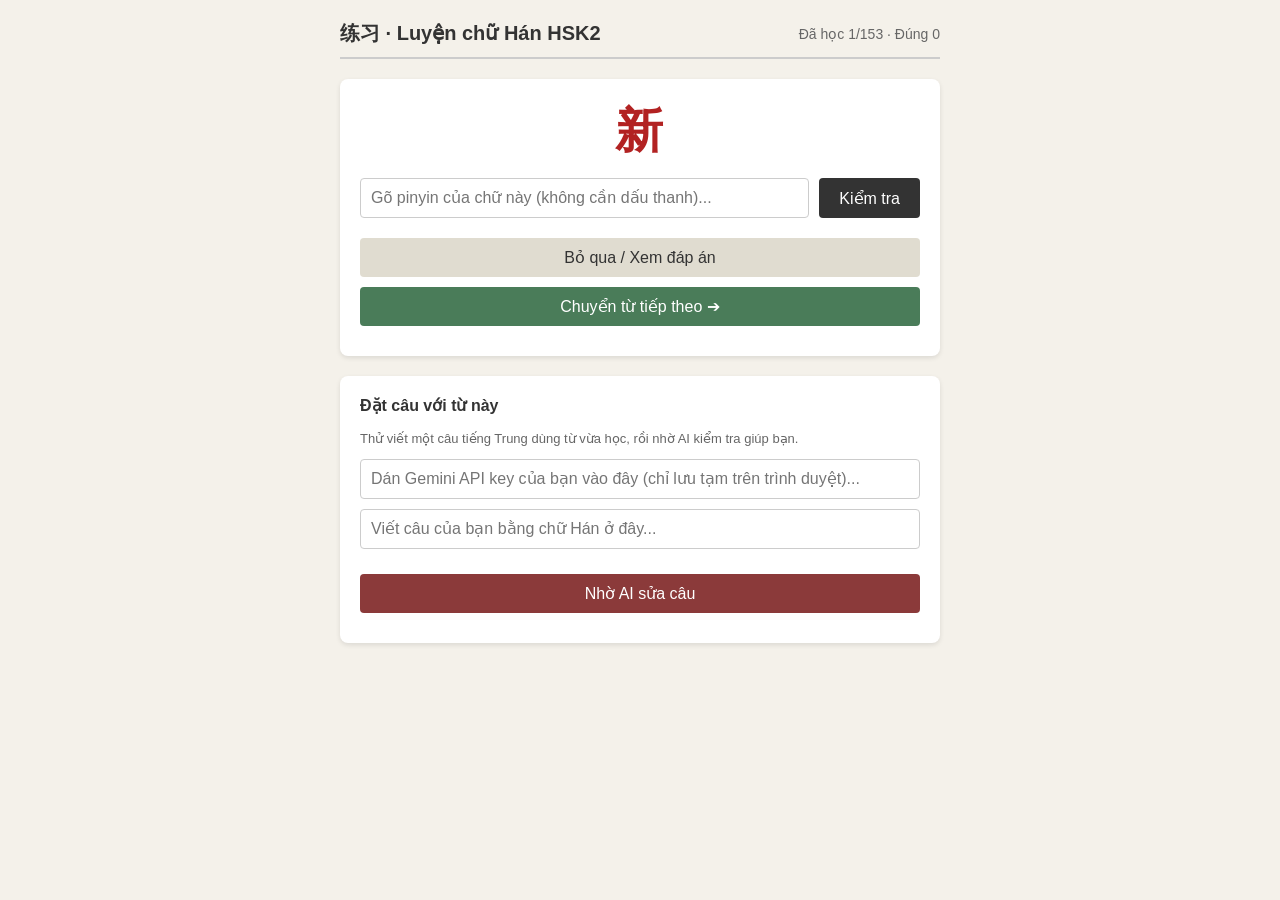
==== index.html.html @ 4215e64d "Add files via upload" ====
<!DOCTYPE html>
<html lang="vi">
<head>
    <meta charset="UTF-8">
    <meta name="viewport" content="width=device-width, initial-scale=1.0">
    <title>Luyện chữ Hán HSK2 - 153 Từ</title>
    <style>
        body {
            font-family: Arial, sans-serif;
            background-color: #f4f1ea;
            margin: 0;
            padding: 20px;
            color: #333;
        }
        .container {
            max-width: 600px;
            margin: 0 auto;
        }
        .header {
            display: flex;
            justify-content: space-between;
            align-items: center;
            border-bottom: 2px solid #ccc;
            padding-bottom: 10px;
            margin-bottom: 20px;
        }
        .header h2 {
            margin: 0;
            font-size: 20px;
        }
        .stats {
            font-size: 14px;
            color: #666;
        }
        .card-box {
            background: #fff;
            padding: 20px;
            border-radius: 8px;
            box-shadow: 0 2px 5px rgba(0,0,0,0.1);
            margin-bottom: 20px;
        }
        .hanzi-display {
            font-size: 48px; /* Đã thu nhỏ lại cho dễ nhìn, không bị vỡ nét */
            text-align: center;
            margin-bottom: 15px;
            color: #b22222;
            font-weight: bold;
            letter-spacing: 2px;
            word-break: break-all;
            min-height: 60px;
            display: flex;
            align-items: center;
            justify-content: center;
        }
        .input-group {
            display: flex;
            gap: 10px;
            margin-bottom: 15px;
        }
        input[type="text"] {
            flex: 1;
            padding: 10px;
            border: 1px solid #ccc;
            border-radius: 4px;
            font-size: 16px;
        }
        button {
            padding: 10px 20px;
            border: none;
            border-radius: 4px;
            cursor: pointer;
            font-size: 16px;
        }
        .btn-check {
            background-color: #333;
            color: #fff;
        }
        .btn-skip {
            background-color: #e0dcd0;
            color: #333;
            width: 100%;
            margin-top: 5px;
        }
        .btn-next {
            background-color: #4a7c59;
            color: #fff;
            width: 100%;
            margin-top: 10px;
        }
        .ai-section {
            background: #fff;
            padding: 20px;
            border-radius: 8px;
            box-shadow: 0 2px 5px rgba(0,0,0,0.1);
        }
        .ai-section h3 {
            margin-top: 0;
            font-size: 16px;
        }
        .ai-section p {
            font-size: 13px;
            color: #666;
        }
        .btn-ai {
            background-color: #8b3a3a;
            color: #fff;
            width: 100%;
            margin-top: 10px;
        }
        .result-message {
            margin-top: 10px;
            font-weight: bold;
            text-align: center;
            font-size: 16px;
        }
    </style>
</head>
<body>

<div class="container">
    <div class="header">
        <h2>练习 · Luyện chữ Hán HSK2</h2>
        <div class="stats" id="stats">Đã học 1/153 · Đúng 0</div>
    </div>

    <!-- Thẻ học chữ Hán -->
    <div class="card-box">
        <div class="hanzi-display" id="hanziCard">字</div>
        <div class="input-group">
            <input type="text" id="pinyinInput" placeholder="Gõ pinyin của chữ này (không cần dấu thanh)...">
            <button class="btn-check" onclick="checkAnswer()">Kiểm tra</button>
        </div>
        <button class="btn-skip" onclick="skipAndShowAnswer()">Bỏ qua / Xem đáp án</button>
        <button class="btn-next" onclick="nextCard()">Chuyển từ tiếp theo ➔</button>
        <div class="result-message" id="resultMsg"></div>
    </div>

    <!-- Phần đặt câu với AI -->
    <div class="ai-section">
        <h3>Đặt câu với từ này</h3>
        <p>Thử viết một câu tiếng Trung dùng từ vừa học, rồi nhờ AI kiểm tra giúp bạn.</p>
        <div class="input-group" style="margin-bottom: 10px;">
            <input type="text" id="apiKeyInput" placeholder="Dán Gemini API key của bạn vào đây (chỉ lưu tạm trên trình duyệt)...">
        </div>
        <div class="input-group">
            <input type="text" id="userSentence" placeholder="Viết câu của bạn bằng chữ Hán ở đây...">
        </div>
        <button class="btn-ai" onclick="checkSentenceWithAI()">Nhờ AI sửa câu</button>
        <div class="result-message" id="aiResultMsg"></div>
    </div>
</div>

<script>
    // Danh sách đầy đủ 153 từ vựng chuẩn HSK2
    const originalList = [
        { hanzi: "吧", pinyinNoTone: "ba", pinyinTone: "ba", meaning: "nhỉ, nhé (trợ từ)" },
        { hanzi: "白", pinyinNoTone: "bai", pinyinTone: "bái", meaning: "trắng" },
        { hanzi: "百", pinyinNoTone: "bai", pinyinTone: "bǎi", meaning: "trăm" },
        { hanzi: "帮助", pinyinNoTone: "bangzhu", pinyinTone: "bāngzhù", meaning: "giúp đỡ" },
        { hanzi: "报纸", pinyinNoTone: "baozhi", pinyinTone: "bàozhǐ", meaning: "báo chí" },
        { hanzi: "比", pinyinNoTone: "bi", pinyinTone: "bǐ", meaning: "so với" },
        { hanzi: "别", pinyinNoTone: "bie", pinyinTone: "bié", meaning: "đừng, khác" },
        { hanzi: "宾馆", pinyinNoTone: "binguan", pinyinTone: "bīnguǎn", meaning: "khách sạn" },
        { hanzi: "长", pinyinNoTone: "chang", pinyinTone: "cháng", meaning: "dài" },
        { hanzi: "唱歌", pinyinNoTone: "changge", pinyinTone: "chànggē", meaning: "ca hát" },
        { hanzi: "出", pinyinNoTone: "chu", pinyinTone: "chū", meaning: "ra" },
        { hanzi: "穿", pinyinNoTone: "chuan", pinyinTone: "chuān", meaning: "mặc" },
        { hanzi: "次", pinyinNoTone: "ci", pinyinTone: "cì", meaning: "lần" },
        { hanzi: "从", pinyinNoTone: "cong", pinyinTone: "cóng", meaning: "từ" },
        { hanzi: "错", pinyinNoTone: "cuo", pinyinTone: "cuò", meaning: "sai" },
        { hanzi: "打篮球", pinyinNoTone: "dalanqiu", pinyinTone: "dǎ lánqiú", meaning: "đánh bóng rổ" },
        { hanzi: "大家", pinyinNoTone: "dajia", pinyinTone: "dàjiā", meaning: "mọi người" },
        { hanzi: "但是", pinyinNoTone: "danshi", pinyinTone: "dànshì", meaning: "nhưng mà" },
        { hanzi: "到", pinyinNoTone: "dao", pinyinTone: "dào", meaning: "đến" },
        { hanzi: "得", pinyinNoTone: "de", pinyinTone: "de", meaning: "trợ từ kết cấu" },
        { hanzi: "等", pinyinNoTone: "deng", pinyinTone: "děng", meaning: "đợi, chờ" },
        { hanzi: "弟弟", pinyinNoTone: "didi", pinyinTone: "dìdi", meaning: "em trai" },
        { hanzi: "第一", pinyinNoTone: "diyiyi", pinyinTone: "dì yī", meaning: "thứ nhất, đầu tiên" },
        { hanzi: "懂", pinyinNoTone: "dong", pinyinTone: "dǒng", meaning: "hiểu" },
        { hanzi: "对", pinyinNoTone: "dui", pinyinTone: "duì", meaning: "đối với, đúng" },
        { hanzi: "房间", pinyinNoTone: "fangjian", pinyinTone: "fángjiān", meaning: "phòng, căn phòng" },
        { hanzi: "非常", pinyinNoTone: "feichang", pinyinTone: "fēicháng", meaning: "vô cùng, cực kỳ" },
        { hanzi: "服务员", pinyinNoTone: "fuwuyuan", pinyinTone: "fúwùyuán", meaning: "nhân viên phục vụ" },
        { hanzi: "高", pinyinNoTone: "gao", pinyinTone: "gāo", meaning: "cao" },
        { hanzi: "告诉", pinyinNoTone: "gaosu", pinyinTone: "gàosù", meaning: "nói cho biết, thông báo" },
        { hanzi: "哥哥", pinyinNoTone: "gege", pinyinTone: "gēge", meaning: "anh trai" },
        { hanzi: "给", pinyinNoTone: "gei", pinyinTone: "gěi", meaning: "cho, đưa cho" },
        { hanzi: "公共汽车", pinyinNoTone: "gonggongqiche", pinyinTone: "gōnggòng qìchē", meaning: "xe buýt" },
        { hanzi: "公司", pinyinNoTone: "gongsi", pinyinTone: "gōngsī", meaning: "công ty" },
        { hanzi: "贵", pinyinNoTone: "gui", pinyinTone: "guì", meaning: "đắt, quý" },
        { hanzi: "还", pinyinNoTone: "hai", pinyinTone: "hái", meaning: "còn, vẫn" },
        { hanzi: "孩子", pinyinNoTone: "haizi", pinyinTone: "háizi", meaning: "con cái, trẻ em" },
        { hanzi: "好吃", pinyinNoTone: "haochi", pinyinTone: "hǎochī", meaning: "ngon" },
        { hanzi: "黑", pinyinNoTone: "hei", pinyinTone: "hēi", meaning: "đen" },
        { hanzi: "红", pinyinNoTone: "hong", pinyinTone: "hóng", meaning: "đỏ" },
        { hanzi: "机场", pinyinNoTone: "jichang", pinyinTone: "jīchǎng", meaning: "sân bay" },
        { hanzi: "鸡蛋", pinyinNoTone: "jidan", pinyinTone: "jīdàn", meaning: "trứng gà" },
        { hanzi: "件", pinyinNoTone: "jian", pinyinTone: "jiàn", meaning: "chiếc, kiện (lượng từ)" },
        { hanzi: "教室", pinyinNoTone: "jiaoshi", pinyinTone: "jiàoshì", meaning: "phòng học" },
        { hanzi: "姐姐", pinyinNoTone: "jiejie", pinyinTone: "jiějie", meaning: "chị gái" },
        { hanzi: "介绍", pinyinNoTone: "jieshao", pinyinTone: "jièshào", meaning: "giới thiệu" },
        { hanzi: "进", pinyinNoTone: "jin", pinyinTone: "jìn", meaning: "vào, tiến vào" },
        { hanzi: "近", pinyinNoTone: "jin", pinyinTone: "jìn", meaning: "gần" },
        { hanzi: "就", pinyinNoTone: "jiu", pinyinTone: "jiù", meaning: "thì, chính là" },
        { hanzi: "觉得", pinyinNoTone: "juede", pinyinTone: "juéde", meaning: "cảm thấy" },
        { hanzi: "咖啡", pinyinNoTone: "kafei", pinyinTone: "kāfēi", meaning: "cà phê" },
        { hanzi: "开始", pinyinNoTone: "kaishi", pinyinTone: "kāishǐ", meaning: "bắt đầu" },
        { hanzi: "考试", pinyinNoTone: "kaoshi", pinyinTone: "kǎoshì", meaning: "thi, kỳ thi" },
        { hanzi: "可能", pinyinNoTone: "keneng", pinyinTone: "kěnéng", meaning: "có thể, có lẽ" },
        { hanzi: "可以", pinyinNoTone: "keyi", pinyinTone: "kěyǐ", meaning: "có thể, được" },
        { hanzi: "课", pinyinNoTone: "ke", pinyinTone: "kè", meaning: "bài học" },
        { hanzi: "快", pinyinNoTone: "kuai", pinyinTone: "kuài", meaning: "nhanh, vui vẻ" },
        { hanzi: "快乐", pinyinNoTone: "kuaile", pinyinTone: "kuàilè", meaning: "vui vẻ, hạnh phúc" },
        { hanzi: "累", pinyinNoTone: "lei", pinyinTone: "lèi", meaning: "mệt" },
        { hanzi: "离", pinyinNoTone: "li", pinyinTone: "lí", meaning: "cách" },
        { hanzi: "两", pinyinNoTone: "liang", pinyinTone: "liǎng", meaning: "hai (số từ)" },
        { hanzi: "零", pinyinNoTone: "ling", pinyinTone: "líng", meaning: "số không (0)" },
        { hanzi: "路", pinyinNoTone: "lu", pinyinTone: "lù", meaning: "đường, tuyến đường" },
        { hanzi: "旅游", pinyinNoTone: "lvyou", pinyinTone: "lǚyóu", meaning: "du lịch" },
        { hanzi: "卖", pinyinNoTone: "mai", pinyinTone: "mài", meaning: "bán" },
        { hanzi: "慢", pinyinNoTone: "man", pinyinTone: "màn", meaning: "chậm" },
        { hanzi: "忙", pinyinNoTone: "mang", pinyinTone: "máng", meaning: "bận" },
        { hanzi: "每", pinyinNoTone: "mei", pinyinTone: "měi", meaning: "mỗi" },
        { hanzi: "妹妹", pinyinNoTone: "meimei", pinyinTone: "mèimei", meaning: "em gái" },
        { hanzi: "门", pinyinNoTone: "men", pinyinTone: "mén", meaning: "cửa" },
        { hanzi: "米饭", pinyinNoTone: "mifan", pinyinTone: "mǐfàn", meaning: "cơm" },
        { hanzi: "明天", pinyinNoTone: "mingtian", pinyinTone: "míngtiān", meaning: "ngày mai" },
        { hanzi: "名字", pinyinNoTone: "mingzi", pinyinTone: "míngzi", meaning: "tên" },
        { hanzi: "拿", pinyinNoTone: "na", pinyinTone: "ná", meaning: "cầm, lấy" },
        { hanzi: "哪", pinyinNoTone: "na", pinyinTone: "nǎ", meaning: "nào, ở đâu" },
        { hanzi: "那", pinyinNoTone: "na", pinyinTone: "nà", meaning: "kia, đó" },
        { hanzi: "呢", pinyinNoTone: "ne", pinyinTone: "ne", meaning: "nhỉ, nhé (trợ từ)" },
        { hanzi: "能", pinyinNoTone: "neng", pinyinTone: "néng", meaning: "có thể" },
        { hanzi: "你", pinyinNoTone: "ni", pinyinTone: "nǐ", meaning: "bạn, cậu" },
        { hanzi: "年", pinyinNoTone: "nian", pinyinTone: "nián", meaning: "năm" },
        { hanzi: "您", pinyinNoTone: "nin", pinyinTone: "nín", meaning: "ngài, ông/bà (lịch sự)" },
        { hanzi: "牛奶", pinyinNoTone: "niunai", pinyinTone: "niúnǎi", meaning: "sữa bò" },
        { hanzi: "女", pinyinNoTone: "nu", pinyinTone: "nǚ", meaning: "nữ, con gái" },
        { hanzi: "旁边", pinyinNoTone: "pangbian", pinyinTone: "pángbiān", meaning: "bên cạnh" },
        { hanzi: "跑步", pinyinNoTone: "paobu", pinyinTone: "pǎobù", meaning: "chạy bộ" },
        { hanzi: "便宜", pinyinNoTone: "pianyiyi", pinyinTone: "piányi", meaning: "rẻ" },
        { hanzi: "票", pinyinNoTone: "piao", pinyinTone: "piào", meaning: "vé" },
        { hanzi: "妻子", pinyinNoTone: "qizi", pinyinTone: "qīzi", meaning: "vợ" },
        { hanzi: "起床", pinyinNoTone: "qichuang", pinyinTone: "qǐchuáng", meaning: "thức dậy, ngủ dậy" },
        { hanzi: "千", pinyinNoTone: "qian", pinyinTone: "qiān", meaning: "nghìn, ngàn" },
        { hanzi: "铅笔", pinyinNoTone: "qianbi", pinyinTone: "qiānbǐ", meaning: "bút chì" },
        { hanzi: "晴", pinyinNoTone: "qing", pinyinTone: "qíng", meaning: "trời nắng, trong trẻo" },
        { hanzi: "去年", pinyinNoTone: "qunian", pinyinTone: "qùnián", meaning: "năm ngoái" },
        { hanzi: "让", pinyinNoTone: "rang", pinyinTone: "ràng", meaning: "nhường, bảo, khiến" },
        { hanzi: "日", pinyinNoTone: "ri", pinyinTone: "rì", meaning: "ngày, mặt trời" },
        { hanzi: "上班", pinyinNoTone: "shangban", pinyinTone: "shàngbān", meaning: "đi làm" },
        { hanzi: "身体", pinyinNoTone: "shenti", pinyinTone: "shēntǐ", meaning: "sức khỏe, cơ thể" },
        { hanzi: "生病", pinyinNoTone: "shengbing", pinyinTone: "shēngbìng", meaning: "ốm, mắc bệnh" },
        { hanzi: "生日", pinyinNoTone: "shengri", pinyinTone: "shēngrì", meaning: "sinh nhật" },
        { hanzi: "时间", pinyinNoTone: "shijian", pinyinTone: "shíjiān", meaning: "thời gian" },
        { hanzi: "事情", pinyinNoTone: "shiqing", pinyinTone: "shìqing", meaning: "sự việc, công việc" },
        { hanzi: "手表", pinyinNoTone: "shoubiao", pinyinTone: "shǒubiǎo", meaning: "đồng hồ đeo tay" },
        { hanzi: "手机", pinyinNoTone: "shouji", pinyinTone: "shǒujī", meaning: "điện thoại di động" },
        { hanzi: "说话", pinyinNoTone: "shuohua", pinyinTone: "shuōhuà", meaning: "nói chuyện" },
        { hanzi: "送", pinyinNoTone: "song", pinyinTone: "sòng", meaning: "tặng, tiễn" },
        { hanzi: "所以", pinyinNoTone: "suoyi", pinyinTone: "suǒyǐ", meaning: "cho nên, vì vậy" },
        { hanzi: "它", pinyinNoTone: "ta", pinyinTone: "tā", meaning: "nó" },
        { hanzi: "踢足球", pinyinNoTone: "tizuqiu", pinyinTone: "tī zúqiú", meaning: "đá bóng" },
        { hanzi: "题", pinyinNoTone: "ti", pinyinTone: "tí", meaning: "câu hỏi, đề thi" },
        { hanzi: "跳舞", pinyinNoTone: "tiaowu", pinyinTone: "tiàowǔ", meaning: "khiêu vũ, múa" },
        { hanzi: "外", pinyinNoTone: "wai", pinyinTone: "wài", meaning: "ngoài, bên ngoài" },
        { hanzi: "玩", pinyinNoTone: "wan", pinyinTone: "wán", meaning: "chơi" },
        { hanzi: "晚上", pinyinNoTone: "wangshang", pinyinTone: "wǎnshang", meaning: "buổi tối" },
        { hanzi: "问", pinyinNoTone: "wen", pinyinTone: "wèn", meaning: "hỏi" },
        { hanzi: "问题", pinyinNoTone: "wenti", pinyinTone: "wèntí", meaning: "câu hỏi, vấn đề" },
        { hanzi: "西瓜", pinyinNoTone: "xigua", pinyinTone: "xīguā", meaning: "dưa hấu" },
        { hanzi: "希望", pinyinNoTone: "xiwang", pinyinTone: "xīwàng", meaning: "hy vọng" },
        { hanzi: "洗", pinyinNoTone: "xi", pinyinTone: "xǐ", meaning: "rửa, giặt" },
        { hanzi: "向", pinyinNoTone: "xiang", pinyinTone: "xiàng", meaning: "hướng về, về phía" },
        { hanzi: "小时", pinyinNoTone: "xiaoshi", pinyinTone: "xiǎoshí", meaning: "tiếng đồng hồ, giờ" },
        { hanzi: "笑", pinyinNoTone: "xiao", pinyinTone: "xiào", meaning: "cười" },
        { hanzi: "新", pinyinNoTone: "xin", pinyinTone: "xīn", meaning: "mới" },
        { hanzi: "姓", pinyinNoTone: "xing", pinyinTone: "xìng", meaning: "họ" },
        { hanzi: "休息", pinyinNoTone: "xiuxi", pinyinTone: "xiūxi", meaning: "nghỉ ngơi" },
        { hanzi: "雪", pinyinNoTone: "xue", pinyinTone: "xuě", meaning: "tuyết" },
        { hanzi: "颜色", pinyinNoTone: "yanse", pinyinTone: "yánsè", meaning: "màu sắc" },
        { hanzi: "眼睛", pinyinNoTone: "yanjing", pinyinTone: "yǎnjīng", meaning: "mắt" },
        { hanzi: "羊肉", pinyinNoTone: "yangrou", pinyinTone: "yángròu", meaning: "thịt dê" },
        { hanzi: "药", pinyinNoTone: "yao", pinyinTone: "yào", meaning: "thuốc" },
        { hanzi: "要", pinyinNoTone: "yao", pinyinTone: "yào", meaning: "muốn, cần" },
        { hanzi: "也", pinyinNoTone: "ye", pinyinTone: "yě", meaning: "cũng" },
        { hanzi: "阴", pinyinNoTone: "yin", pinyinTone: "yīn", meaning: "âm u, râm" },
        { hanzi: "因为", pinyinNoTone: "yinwei", pinyinTone: "yīnwèi", meaning: "bởi vì" },
        { hanzi: "游泳", pinyinNoTone: "youyong", pinyinTone: "yóuyǒng", meaning: "bơi lội" },
        { hanzi: "右边", pinyinNoTone: "youbian", pinyinTone: "yòubian", meaning: "bên phải" },
        { hanzi: "鱼", pinyinNoTone: "yu", pinyinTone: "yú", meaning: "cá" },
        { hanzi: "元", pinyinNoTone: "yuan", pinyinTone: "yuán", meaning: "đồng (tệ)" },
        { hanzi: "远", pinyinNoTone: "yuan", pinyinTone: "yuǎn", meaning: "xa" },
        { hanzi: "运动", pinyinNoTone: "yundong", pinyinTone: "yùndòng", meaning: "vận động, thể thao" },
        { hanzi: "再", pinyinNoTone: "zai", pinyinTone: "zài", meaning: "lại, nữa" },
        { hanzi: "早上", pinyinNoTone: "zaoshang", pinyinTone: "zǎoshang", meaning: "buổi sáng" },
        { hanzi: "张", pinyinNoTone: "zhang", pinyinTone: "zhāng", meaning: "tấm, trương (lượng từ)" },
        { hanzi: "丈夫", pinyinNoTone: "zhangfu", pinyinTone: "zhàngfu", meaning: "chồng" },
        { hanzi: "找", pinyinNoTone: "zhao", pinyinTone: "zhǎo", meaning: "tìm kiếm" },
        { hanzi: "着", pinyinNoTone: "zhe", pinyinTone: "zhe", meaning: "đang (trợ từ tiếp diễn)" },
        { hanzi: "真", pinyinNoTone: "zhen", pinyinTone: "zhēn", meaning: "thật, thực sự" },
        { hanzi: "正在", pinyinNoTone: "zhengzai", pinyinTone: "zhèngzài", meaning: "đang (làm gì)" },
        { hanzi: "知道", pinyinNoTone: "zhidao", pinyinTone: "zhīdào", meaning: "biết" },
        { hanzi: "准备", pinyinNoTone: "zhunbei", pinyinTone: "zhǔnbèi", meaning: "chuẩn bị" },
        { hanzi: "自行车", pinyinNoTone: "zixingche", pinyinTone: "zìxíngchē", meaning: "xe đạp" },
        { hanzi: "走", pinyinNoTone: "zou", pinyinTone: "zǒu", meaning: "đi" },
        { hanzi: "最", pinyinNoTone: "zui", pinyinTone: "zuì", meaning: "nhất" },
        { hanzi: "左边", pinyinNoTone: "zuobian", pinyinTone: "zuǒbian", meaning: "bên trái" }
    ];

    let hsk2List = [];
    let currentIndex = 0;
    let correctCount = 0;

    function shuffleArray(array) {
        let arr = [...array];
        for (let i = arr.length - 1; i > 0; i--) {
            let j = Math.floor(Math.random() * (i + 1));
            [arr[i], arr[j]] = [arr[j], arr[i]];
        }
        return arr;
    }

    function initQuiz() {
        hsk2List = shuffleArray(originalList);
        currentIndex = 0;
        correctCount = 0;
        loadCard();
    }

    function loadCard() {
        if (currentIndex >= hsk2List.length) {
            alert("🎉 Chúc mừng bạn đã hoàn thành xuất sắc tất cả 153 từ vựng vòng này! Chương trình sẽ xáo trộn lại từ đầu để bạn luyện tập tiếp.");
            initQuiz();
            return;
        }
        const currentWord = hsk2List[currentIndex];
        document.getElementById('hanziCard').innerText = currentWord.hanzi;
        document.getElementById('pinyinInput').value = '';
        document.getElementById('resultMsg').innerText = '';
        document.getElementById('aiResultMsg').innerText = '';
        updateStats();
    }

    function updateStats() {
        document.getElementById('stats').innerText = `Đã học ${currentIndex + 1}/${hsk2List.length} · Đúng ${correctCount}`;
    }

    function checkAnswer() {
        const userVal = document.getElementById('pinyinInput').value.trim().toLowerCase();
        const currentWord = hsk2List[currentIndex];
        const msg = document.getElementById('resultMsg');

        if (userVal === currentWord.pinyinNoTone) {
            msg.style.color = "green";
            msg.innerText = `Chính xác! (${currentWord.pinyinTone}) - Nghĩa: ${currentWord.meaning}`;
            correctCount++;
            updateStats();
        } else {
            msg.style.color = "red";
            msg.innerText = "Chưa đúng, hãy thử lại!";
        }
    }

    function skipAndShowAnswer() {
        const currentWord = hsk2List[currentIndex];
        const msg = document.getElementById('resultMsg');
        msg.style.color = "#8b4513";
        msg.innerHTML = `Đáp án: <span style="color: #b22222; font-size: 18px;">[${currentWord.pinyinTone}]</span> - Nghĩa: ${currentWord.meaning}`;
    }

    function nextCard() {
        currentIndex++;
        loadCard();
    }

    function checkSentenceWithAI() {
        const apiKey = document.getElementById('apiKeyInput').value.trim();
        const sentence = document.getElementById('userSentence').value.trim();
        const currentWord = hsk2List[currentIndex];
        const aiMsg = document.getElementById('aiResultMsg');

        if (!apiKey) {
            alert("Vui lòng nhập Gemini API Key!");
            return;
        }
        if (!sentence) {
            alert("Vui lòng viết câu của bạn!");
            return;
        }

        aiMsg.style.color = "#333";
        aiMsg.innerText = "AI đang phân tích câu của bạn...";

        fetch(`https://generativelanguage.googleapis.com/v1beta/models/gemini-1.5-flash:generateContent?key=${apiKey}`, {
            method: 'POST',
            headers: { 'Content-Type': 'application/json' },
            body: JSON.stringify({
                contents: [{
                    parts: [{ text: `Hãy sửa câu tiếng Trung sau đây giúp tôi: "${sentence}". Từ vựng trọng tâm là "${currentWord.hanzi}". Hãy nhận xét ngữ pháp, sửa lỗi nếu có và dịch sang tiếng Việt bằng văn phong ngắn gọn.` }]
                }]
            })
        })
        .then(response => response.json())
        .then(data => {
            const reply = data.candidates[0].content.parts[0].text;
            aiMsg.style.color = "green";
            aiMsg.innerText = reply;
        })
        .catch(error => {
            aiMsg.style.color = "red";
            aiMsg.innerText = "Lỗi kết nối AI, vui lòng kiểm tra lại API key.";
        });
    }

    initQuiz();
</script>

</body>
</html>
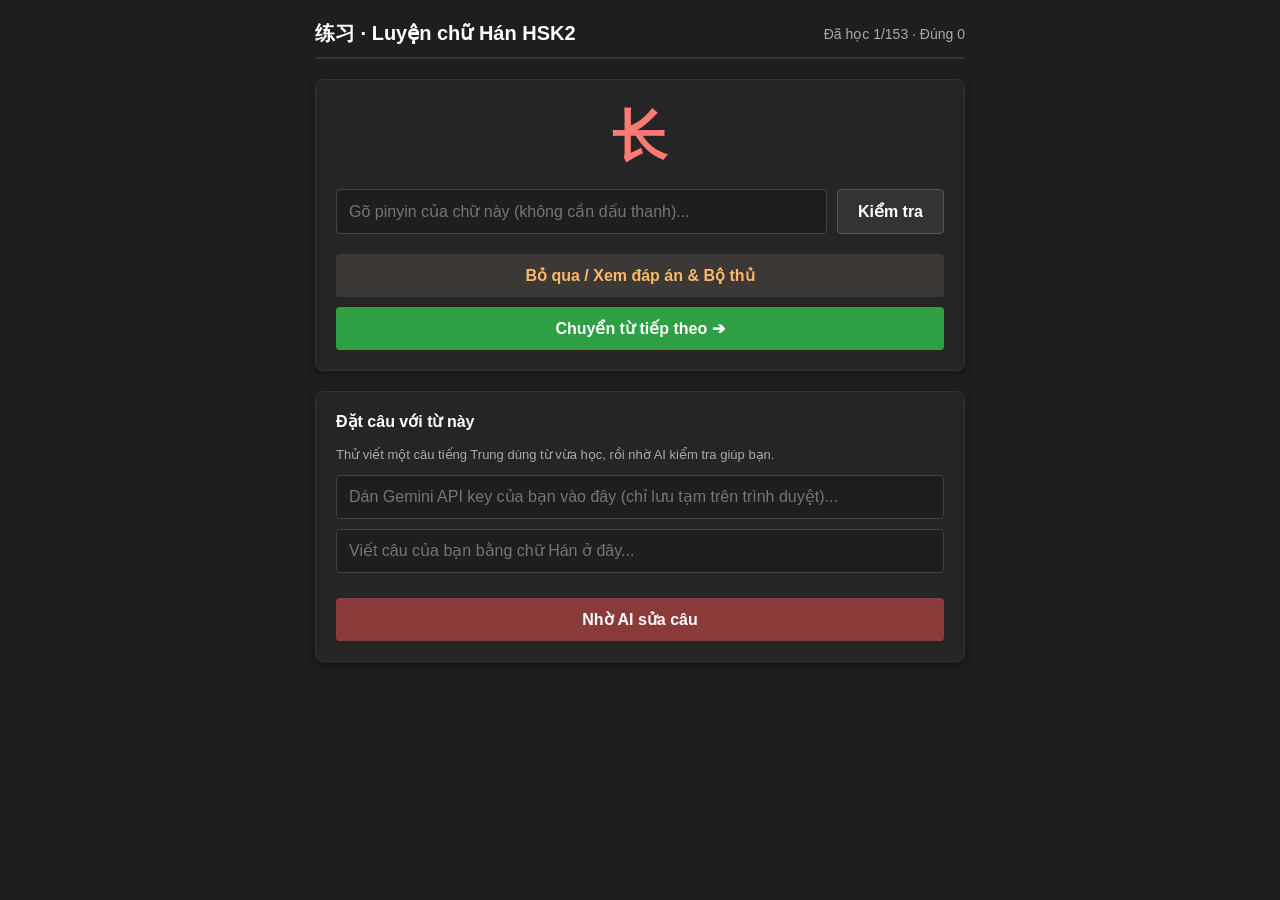
==== commit e316ecea: "Update index.html.html" ====
--- a/index.html.html
+++ b/index.html.html
@@ -7,47 +7,48 @@
     <style>
         body {
             font-family: Arial, sans-serif;
-            background-color: #f4f1ea;
+            background-color: #1e1e1e;
             margin: 0;
             padding: 20px;
-            color: #333;
+            color: #d4d4d4;
         }
         .container {
-            max-width: 600px;
+            max-width: 650px;
             margin: 0 auto;
         }
         .header {
             display: flex;
             justify-content: space-between;
             align-items: center;
-            border-bottom: 2px solid #ccc;
+            border-bottom: 2px solid #333;
             padding-bottom: 10px;
             margin-bottom: 20px;
         }
         .header h2 {
             margin: 0;
             font-size: 20px;
+            color: #fff;
         }
         .stats {
             font-size: 14px;
-            color: #666;
-        }
-        .card-box {
-            background: #fff;
+            color: #aaa;
+        }
+        .card-box, .ai-section {
+            background: #252526;
             padding: 20px;
             border-radius: 8px;
-            box-shadow: 0 2px 5px rgba(0,0,0,0.1);
+            box-shadow: 0 4px 10px rgba(0,0,0,0.3);
             margin-bottom: 20px;
+            border: 1px solid #333;
         }
         .hanzi-display {
-            font-size: 48px; /* Đã thu nhỏ lại cho dễ nhìn, không bị vỡ nét */
+            font-size: 55px;
             text-align: center;
             margin-bottom: 15px;
-            color: #b22222;
+            color: #ff7b72;
             font-weight: bold;
             letter-spacing: 2px;
-            word-break: break-all;
-            min-height: 60px;
+            min-height: 70px;
             display: flex;
             align-items: center;
             justify-content: center;
@@ -59,47 +60,53 @@
         }
         input[type="text"] {
             flex: 1;
-            padding: 10px;
-            border: 1px solid #ccc;
+            padding: 12px;
+            border: 1px solid #444;
+            background-color: #1e1e1e;
+            color: #fff;
             border-radius: 4px;
             font-size: 16px;
         }
+        input[type="text"]:focus {
+            border-color: #007acc;
+            outline: none;
+        }
         button {
-            padding: 10px 20px;
+            padding: 12px 20px;
             border: none;
             border-radius: 4px;
             cursor: pointer;
             font-size: 16px;
+            font-weight: bold;
         }
         .btn-check {
             background-color: #333;
             color: #fff;
-        }
+            border: 1px solid #555;
+        }
+        .btn-check:hover { background-color: #444; }
         .btn-skip {
-            background-color: #e0dcd0;
-            color: #333;
+            background-color: #3c3836;
+            color: #feb867;
             width: 100%;
             margin-top: 5px;
         }
+        .btn-skip:hover { background-color: #4c4643; }
         .btn-next {
-            background-color: #4a7c59;
+            background-color: #2ea043;
             color: #fff;
             width: 100%;
             margin-top: 10px;
         }
-        .ai-section {
-            background: #fff;
-            padding: 20px;
-            border-radius: 8px;
-            box-shadow: 0 2px 5px rgba(0,0,0,0.1);
-        }
+        .btn-next:hover { background-color: #2c974b; }
         .ai-section h3 {
             margin-top: 0;
             font-size: 16px;
+            color: #fff;
         }
         .ai-section p {
             font-size: 13px;
-            color: #666;
+            color: #aaa;
         }
         .btn-ai {
             background-color: #8b3a3a;
@@ -108,10 +115,13 @@
             margin-top: 10px;
         }
         .result-message {
-            margin-top: 10px;
-            font-weight: bold;
-            text-align: center;
-            font-size: 16px;
+            margin-top: 15px;
+            padding: 12px;
+            border-radius: 6px;
+            font-size: 15px;
+            line-height: 1.5;
+            background-color: #1e1e1e;
+            border: 1px dashed #444;
         }
     </style>
 </head>
@@ -127,12 +137,12 @@
     <div class="card-box">
         <div class="hanzi-display" id="hanziCard">字</div>
         <div class="input-group">
-            <input type="text" id="pinyinInput" placeholder="Gõ pinyin của chữ này (không cần dấu thanh)...">
+            <input type="text" id="pinyinInput" placeholder="Gõ pinyin của chữ này (không cần dấu thanh)..." onkeypress="handleKeyPress(event)">
             <button class="btn-check" onclick="checkAnswer()">Kiểm tra</button>
         </div>
-        <button class="btn-skip" onclick="skipAndShowAnswer()">Bỏ qua / Xem đáp án</button>
+        <button class="btn-skip" onclick="skipAndShowAnswer()">Bỏ qua / Xem đáp án & Bộ thủ</button>
         <button class="btn-next" onclick="nextCard()">Chuyển từ tiếp theo ➔</button>
-        <div class="result-message" id="resultMsg"></div>
+        <div class="result-message" id="resultMsg" style="display: none;"></div>
     </div>
 
     <!-- Phần đặt câu với AI -->
@@ -146,166 +156,166 @@
             <input type="text" id="userSentence" placeholder="Viết câu của bạn bằng chữ Hán ở đây...">
         </div>
         <button class="btn-ai" onclick="checkSentenceWithAI()">Nhờ AI sửa câu</button>
-        <div class="result-message" id="aiResultMsg"></div>
+        <div class="result-message" id="aiResultMsg" style="display: none;"></div>
     </div>
 </div>
 
 <script>
-    // Danh sách đầy đủ 153 từ vựng chuẩn HSK2
+    // Danh sách 153 từ vựng HSK2 kèm theo giải thích bộ thủ và cấu tạo chi tiết
     const originalList = [
-        { hanzi: "吧", pinyinNoTone: "ba", pinyinTone: "ba", meaning: "nhỉ, nhé (trợ từ)" },
-        { hanzi: "白", pinyinNoTone: "bai", pinyinTone: "bái", meaning: "trắng" },
-        { hanzi: "百", pinyinNoTone: "bai", pinyinTone: "bǎi", meaning: "trăm" },
-        { hanzi: "帮助", pinyinNoTone: "bangzhu", pinyinTone: "bāngzhù", meaning: "giúp đỡ" },
-        { hanzi: "报纸", pinyinNoTone: "baozhi", pinyinTone: "bàozhǐ", meaning: "báo chí" },
-        { hanzi: "比", pinyinNoTone: "bi", pinyinTone: "bǐ", meaning: "so với" },
-        { hanzi: "别", pinyinNoTone: "bie", pinyinTone: "bié", meaning: "đừng, khác" },
-        { hanzi: "宾馆", pinyinNoTone: "binguan", pinyinTone: "bīnguǎn", meaning: "khách sạn" },
-        { hanzi: "长", pinyinNoTone: "chang", pinyinTone: "cháng", meaning: "dài" },
-        { hanzi: "唱歌", pinyinNoTone: "changge", pinyinTone: "chànggē", meaning: "ca hát" },
-        { hanzi: "出", pinyinNoTone: "chu", pinyinTone: "chū", meaning: "ra" },
-        { hanzi: "穿", pinyinNoTone: "chuan", pinyinTone: "chuān", meaning: "mặc" },
-        { hanzi: "次", pinyinNoTone: "ci", pinyinTone: "cì", meaning: "lần" },
-        { hanzi: "从", pinyinNoTone: "cong", pinyinTone: "cóng", meaning: "từ" },
-        { hanzi: "错", pinyinNoTone: "cuo", pinyinTone: "cuò", meaning: "sai" },
-        { hanzi: "打篮球", pinyinNoTone: "dalanqiu", pinyinTone: "dǎ lánqiú", meaning: "đánh bóng rổ" },
-        { hanzi: "大家", pinyinNoTone: "dajia", pinyinTone: "dàjiā", meaning: "mọi người" },
-        { hanzi: "但是", pinyinNoTone: "danshi", pinyinTone: "dànshì", meaning: "nhưng mà" },
-        { hanzi: "到", pinyinNoTone: "dao", pinyinTone: "dào", meaning: "đến" },
-        { hanzi: "得", pinyinNoTone: "de", pinyinTone: "de", meaning: "trợ từ kết cấu" },
-        { hanzi: "等", pinyinNoTone: "deng", pinyinTone: "děng", meaning: "đợi, chờ" },
-        { hanzi: "弟弟", pinyinNoTone: "didi", pinyinTone: "dìdi", meaning: "em trai" },
-        { hanzi: "第一", pinyinNoTone: "diyiyi", pinyinTone: "dì yī", meaning: "thứ nhất, đầu tiên" },
-        { hanzi: "懂", pinyinNoTone: "dong", pinyinTone: "dǒng", meaning: "hiểu" },
-        { hanzi: "对", pinyinNoTone: "dui", pinyinTone: "duì", meaning: "đối với, đúng" },
-        { hanzi: "房间", pinyinNoTone: "fangjian", pinyinTone: "fángjiān", meaning: "phòng, căn phòng" },
-        { hanzi: "非常", pinyinNoTone: "feichang", pinyinTone: "fēicháng", meaning: "vô cùng, cực kỳ" },
-        { hanzi: "服务员", pinyinNoTone: "fuwuyuan", pinyinTone: "fúwùyuán", meaning: "nhân viên phục vụ" },
-        { hanzi: "高", pinyinNoTone: "gao", pinyinTone: "gāo", meaning: "cao" },
-        { hanzi: "告诉", pinyinNoTone: "gaosu", pinyinTone: "gàosù", meaning: "nói cho biết, thông báo" },
-        { hanzi: "哥哥", pinyinNoTone: "gege", pinyinTone: "gēge", meaning: "anh trai" },
-        { hanzi: "给", pinyinNoTone: "gei", pinyinTone: "gěi", meaning: "cho, đưa cho" },
-        { hanzi: "公共汽车", pinyinNoTone: "gonggongqiche", pinyinTone: "gōnggòng qìchē", meaning: "xe buýt" },
-        { hanzi: "公司", pinyinNoTone: "gongsi", pinyinTone: "gōngsī", meaning: "công ty" },
-        { hanzi: "贵", pinyinNoTone: "gui", pinyinTone: "guì", meaning: "đắt, quý" },
-        { hanzi: "还", pinyinNoTone: "hai", pinyinTone: "hái", meaning: "còn, vẫn" },
-        { hanzi: "孩子", pinyinNoTone: "haizi", pinyinTone: "háizi", meaning: "con cái, trẻ em" },
-        { hanzi: "好吃", pinyinNoTone: "haochi", pinyinTone: "hǎochī", meaning: "ngon" },
-        { hanzi: "黑", pinyinNoTone: "hei", pinyinTone: "hēi", meaning: "đen" },
-        { hanzi: "红", pinyinNoTone: "hong", pinyinTone: "hóng", meaning: "đỏ" },
-        { hanzi: "机场", pinyinNoTone: "jichang", pinyinTone: "jīchǎng", meaning: "sân bay" },
-        { hanzi: "鸡蛋", pinyinNoTone: "jidan", pinyinTone: "jīdàn", meaning: "trứng gà" },
-        { hanzi: "件", pinyinNoTone: "jian", pinyinTone: "jiàn", meaning: "chiếc, kiện (lượng từ)" },
-        { hanzi: "教室", pinyinNoTone: "jiaoshi", pinyinTone: "jiàoshì", meaning: "phòng học" },
-        { hanzi: "姐姐", pinyinNoTone: "jiejie", pinyinTone: "jiějie", meaning: "chị gái" },
-        { hanzi: "介绍", pinyinNoTone: "jieshao", pinyinTone: "jièshào", meaning: "giới thiệu" },
-        { hanzi: "进", pinyinNoTone: "jin", pinyinTone: "jìn", meaning: "vào, tiến vào" },
-        { hanzi: "近", pinyinNoTone: "jin", pinyinTone: "jìn", meaning: "gần" },
-        { hanzi: "就", pinyinNoTone: "jiu", pinyinTone: "jiù", meaning: "thì, chính là" },
-        { hanzi: "觉得", pinyinNoTone: "juede", pinyinTone: "juéde", meaning: "cảm thấy" },
-        { hanzi: "咖啡", pinyinNoTone: "kafei", pinyinTone: "kāfēi", meaning: "cà phê" },
-        { hanzi: "开始", pinyinNoTone: "kaishi", pinyinTone: "kāishǐ", meaning: "bắt đầu" },
-        { hanzi: "考试", pinyinNoTone: "kaoshi", pinyinTone: "kǎoshì", meaning: "thi, kỳ thi" },
-        { hanzi: "可能", pinyinNoTone: "keneng", pinyinTone: "kěnéng", meaning: "có thể, có lẽ" },
-        { hanzi: "可以", pinyinNoTone: "keyi", pinyinTone: "kěyǐ", meaning: "có thể, được" },
-        { hanzi: "课", pinyinNoTone: "ke", pinyinTone: "kè", meaning: "bài học" },
-        { hanzi: "快", pinyinNoTone: "kuai", pinyinTone: "kuài", meaning: "nhanh, vui vẻ" },
-        { hanzi: "快乐", pinyinNoTone: "kuaile", pinyinTone: "kuàilè", meaning: "vui vẻ, hạnh phúc" },
-        { hanzi: "累", pinyinNoTone: "lei", pinyinTone: "lèi", meaning: "mệt" },
-        { hanzi: "离", pinyinNoTone: "li", pinyinTone: "lí", meaning: "cách" },
-        { hanzi: "两", pinyinNoTone: "liang", pinyinTone: "liǎng", meaning: "hai (số từ)" },
-        { hanzi: "零", pinyinNoTone: "ling", pinyinTone: "líng", meaning: "số không (0)" },
-        { hanzi: "路", pinyinNoTone: "lu", pinyinTone: "lù", meaning: "đường, tuyến đường" },
-        { hanzi: "旅游", pinyinNoTone: "lvyou", pinyinTone: "lǚyóu", meaning: "du lịch" },
-        { hanzi: "卖", pinyinNoTone: "mai", pinyinTone: "mài", meaning: "bán" },
-        { hanzi: "慢", pinyinNoTone: "man", pinyinTone: "màn", meaning: "chậm" },
-        { hanzi: "忙", pinyinNoTone: "mang", pinyinTone: "máng", meaning: "bận" },
-        { hanzi: "每", pinyinNoTone: "mei", pinyinTone: "měi", meaning: "mỗi" },
-        { hanzi: "妹妹", pinyinNoTone: "meimei", pinyinTone: "mèimei", meaning: "em gái" },
-        { hanzi: "门", pinyinNoTone: "men", pinyinTone: "mén", meaning: "cửa" },
-        { hanzi: "米饭", pinyinNoTone: "mifan", pinyinTone: "mǐfàn", meaning: "cơm" },
-        { hanzi: "明天", pinyinNoTone: "mingtian", pinyinTone: "míngtiān", meaning: "ngày mai" },
-        { hanzi: "名字", pinyinNoTone: "mingzi", pinyinTone: "míngzi", meaning: "tên" },
-        { hanzi: "拿", pinyinNoTone: "na", pinyinTone: "ná", meaning: "cầm, lấy" },
-        { hanzi: "哪", pinyinNoTone: "na", pinyinTone: "nǎ", meaning: "nào, ở đâu" },
-        { hanzi: "那", pinyinNoTone: "na", pinyinTone: "nà", meaning: "kia, đó" },
-        { hanzi: "呢", pinyinNoTone: "ne", pinyinTone: "ne", meaning: "nhỉ, nhé (trợ từ)" },
-        { hanzi: "能", pinyinNoTone: "neng", pinyinTone: "néng", meaning: "có thể" },
-        { hanzi: "你", pinyinNoTone: "ni", pinyinTone: "nǐ", meaning: "bạn, cậu" },
-        { hanzi: "年", pinyinNoTone: "nian", pinyinTone: "nián", meaning: "năm" },
-        { hanzi: "您", pinyinNoTone: "nin", pinyinTone: "nín", meaning: "ngài, ông/bà (lịch sự)" },
-        { hanzi: "牛奶", pinyinNoTone: "niunai", pinyinTone: "niúnǎi", meaning: "sữa bò" },
-        { hanzi: "女", pinyinNoTone: "nu", pinyinTone: "nǚ", meaning: "nữ, con gái" },
-        { hanzi: "旁边", pinyinNoTone: "pangbian", pinyinTone: "pángbiān", meaning: "bên cạnh" },
-        { hanzi: "跑步", pinyinNoTone: "paobu", pinyinTone: "pǎobù", meaning: "chạy bộ" },
-        { hanzi: "便宜", pinyinNoTone: "pianyiyi", pinyinTone: "piányi", meaning: "rẻ" },
-        { hanzi: "票", pinyinNoTone: "piao", pinyinTone: "piào", meaning: "vé" },
-        { hanzi: "妻子", pinyinNoTone: "qizi", pinyinTone: "qīzi", meaning: "vợ" },
-        { hanzi: "起床", pinyinNoTone: "qichuang", pinyinTone: "qǐchuáng", meaning: "thức dậy, ngủ dậy" },
-        { hanzi: "千", pinyinNoTone: "qian", pinyinTone: "qiān", meaning: "nghìn, ngàn" },
-        { hanzi: "铅笔", pinyinNoTone: "qianbi", pinyinTone: "qiānbǐ", meaning: "bút chì" },
-        { hanzi: "晴", pinyinNoTone: "qing", pinyinTone: "qíng", meaning: "trời nắng, trong trẻo" },
-        { hanzi: "去年", pinyinNoTone: "qunian", pinyinTone: "qùnián", meaning: "năm ngoái" },
-        { hanzi: "让", pinyinNoTone: "rang", pinyinTone: "ràng", meaning: "nhường, bảo, khiến" },
-        { hanzi: "日", pinyinNoTone: "ri", pinyinTone: "rì", meaning: "ngày, mặt trời" },
-        { hanzi: "上班", pinyinNoTone: "shangban", pinyinTone: "shàngbān", meaning: "đi làm" },
-        { hanzi: "身体", pinyinNoTone: "shenti", pinyinTone: "shēntǐ", meaning: "sức khỏe, cơ thể" },
-        { hanzi: "生病", pinyinNoTone: "shengbing", pinyinTone: "shēngbìng", meaning: "ốm, mắc bệnh" },
-        { hanzi: "生日", pinyinNoTone: "shengri", pinyinTone: "shēngrì", meaning: "sinh nhật" },
-        { hanzi: "时间", pinyinNoTone: "shijian", pinyinTone: "shíjiān", meaning: "thời gian" },
-        { hanzi: "事情", pinyinNoTone: "shiqing", pinyinTone: "shìqing", meaning: "sự việc, công việc" },
-        { hanzi: "手表", pinyinNoTone: "shoubiao", pinyinTone: "shǒubiǎo", meaning: "đồng hồ đeo tay" },
-        { hanzi: "手机", pinyinNoTone: "shouji", pinyinTone: "shǒujī", meaning: "điện thoại di động" },
-        { hanzi: "说话", pinyinNoTone: "shuohua", pinyinTone: "shuōhuà", meaning: "nói chuyện" },
-        { hanzi: "送", pinyinNoTone: "song", pinyinTone: "sòng", meaning: "tặng, tiễn" },
-        { hanzi: "所以", pinyinNoTone: "suoyi", pinyinTone: "suǒyǐ", meaning: "cho nên, vì vậy" },
-        { hanzi: "它", pinyinNoTone: "ta", pinyinTone: "tā", meaning: "nó" },
-        { hanzi: "踢足球", pinyinNoTone: "tizuqiu", pinyinTone: "tī zúqiú", meaning: "đá bóng" },
-        { hanzi: "题", pinyinNoTone: "ti", pinyinTone: "tí", meaning: "câu hỏi, đề thi" },
-        { hanzi: "跳舞", pinyinNoTone: "tiaowu", pinyinTone: "tiàowǔ", meaning: "khiêu vũ, múa" },
-        { hanzi: "外", pinyinNoTone: "wai", pinyinTone: "wài", meaning: "ngoài, bên ngoài" },
-        { hanzi: "玩", pinyinNoTone: "wan", pinyinTone: "wán", meaning: "chơi" },
-        { hanzi: "晚上", pinyinNoTone: "wangshang", pinyinTone: "wǎnshang", meaning: "buổi tối" },
-        { hanzi: "问", pinyinNoTone: "wen", pinyinTone: "wèn", meaning: "hỏi" },
-        { hanzi: "问题", pinyinNoTone: "wenti", pinyinTone: "wèntí", meaning: "câu hỏi, vấn đề" },
-        { hanzi: "西瓜", pinyinNoTone: "xigua", pinyinTone: "xīguā", meaning: "dưa hấu" },
-        { hanzi: "希望", pinyinNoTone: "xiwang", pinyinTone: "xīwàng", meaning: "hy vọng" },
-        { hanzi: "洗", pinyinNoTone: "xi", pinyinTone: "xǐ", meaning: "rửa, giặt" },
-        { hanzi: "向", pinyinNoTone: "xiang", pinyinTone: "xiàng", meaning: "hướng về, về phía" },
-        { hanzi: "小时", pinyinNoTone: "xiaoshi", pinyinTone: "xiǎoshí", meaning: "tiếng đồng hồ, giờ" },
-        { hanzi: "笑", pinyinNoTone: "xiao", pinyinTone: "xiào", meaning: "cười" },
-        { hanzi: "新", pinyinNoTone: "xin", pinyinTone: "xīn", meaning: "mới" },
-        { hanzi: "姓", pinyinNoTone: "xing", pinyinTone: "xìng", meaning: "họ" },
-        { hanzi: "休息", pinyinNoTone: "xiuxi", pinyinTone: "xiūxi", meaning: "nghỉ ngơi" },
-        { hanzi: "雪", pinyinNoTone: "xue", pinyinTone: "xuě", meaning: "tuyết" },
-        { hanzi: "颜色", pinyinNoTone: "yanse", pinyinTone: "yánsè", meaning: "màu sắc" },
-        { hanzi: "眼睛", pinyinNoTone: "yanjing", pinyinTone: "yǎnjīng", meaning: "mắt" },
-        { hanzi: "羊肉", pinyinNoTone: "yangrou", pinyinTone: "yángròu", meaning: "thịt dê" },
-        { hanzi: "药", pinyinNoTone: "yao", pinyinTone: "yào", meaning: "thuốc" },
-        { hanzi: "要", pinyinNoTone: "yao", pinyinTone: "yào", meaning: "muốn, cần" },
-        { hanzi: "也", pinyinNoTone: "ye", pinyinTone: "yě", meaning: "cũng" },
-        { hanzi: "阴", pinyinNoTone: "yin", pinyinTone: "yīn", meaning: "âm u, râm" },
-        { hanzi: "因为", pinyinNoTone: "yinwei", pinyinTone: "yīnwèi", meaning: "bởi vì" },
-        { hanzi: "游泳", pinyinNoTone: "youyong", pinyinTone: "yóuyǒng", meaning: "bơi lội" },
-        { hanzi: "右边", pinyinNoTone: "youbian", pinyinTone: "yòubian", meaning: "bên phải" },
-        { hanzi: "鱼", pinyinNoTone: "yu", pinyinTone: "yú", meaning: "cá" },
-        { hanzi: "元", pinyinNoTone: "yuan", pinyinTone: "yuán", meaning: "đồng (tệ)" },
-        { hanzi: "远", pinyinNoTone: "yuan", pinyinTone: "yuǎn", meaning: "xa" },
-        { hanzi: "运动", pinyinNoTone: "yundong", pinyinTone: "yùndòng", meaning: "vận động, thể thao" },
-        { hanzi: "再", pinyinNoTone: "zai", pinyinTone: "zài", meaning: "lại, nữa" },
-        { hanzi: "早上", pinyinNoTone: "zaoshang", pinyinTone: "zǎoshang", meaning: "buổi sáng" },
-        { hanzi: "张", pinyinNoTone: "zhang", pinyinTone: "zhāng", meaning: "tấm, trương (lượng từ)" },
-        { hanzi: "丈夫", pinyinNoTone: "zhangfu", pinyinTone: "zhàngfu", meaning: "chồng" },
-        { hanzi: "找", pinyinNoTone: "zhao", pinyinTone: "zhǎo", meaning: "tìm kiếm" },
-        { hanzi: "着", pinyinNoTone: "zhe", pinyinTone: "zhe", meaning: "đang (trợ từ tiếp diễn)" },
-        { hanzi: "真", pinyinNoTone: "zhen", pinyinTone: "zhēn", meaning: "thật, thực sự" },
-        { hanzi: "正在", pinyinNoTone: "zhengzai", pinyinTone: "zhèngzài", meaning: "đang (làm gì)" },
-        { hanzi: "知道", pinyinNoTone: "zhidao", pinyinTone: "zhīdào", meaning: "biết" },
-        { hanzi: "准备", pinyinNoTone: "zhunbei", pinyinTone: "zhǔnbèi", meaning: "chuẩn bị" },
-        { hanzi: "自行车", pinyinNoTone: "zixingche", pinyinTone: "zìxíngchē", meaning: "xe đạp" },
-        { hanzi: "走", pinyinNoTone: "zou", pinyinTone: "zǒu", meaning: "đi" },
-        { hanzi: "最", pinyinNoTone: "zui", pinyinTone: "zuì", meaning: "nhất" },
-        { hanzi: "左边", pinyinNoTone: "zuobian", pinyinTone: "zuǒbian", meaning: "bên trái" }
+        { hanzi: "吧", pinyinNoTone: "ba", pinyinTone: "ba", meaning: "nhỉ, nhé (trợ từ)", radical: "Bộ khẩu 口 (miệng) kết hợp với chữ 巴 (ba). Dùng ở cuối câu biểu thị sự thương lượng, đề nghị." },
+        { hanzi: "白", pinyinNoTone: "bai", pinyinTone: "bái", meaning: "trắng", radical: "Chính là chữ Hán tượng hình gốc, biểu thị màu trắng, ánh sáng mặt trời bắt đầu chiếu rọi." },
+        { hanzi: "百", pinyinNoTone: "bai", pinyinTone: "bǎi", meaning: "trăm", radical: "Gồm chữ nhất 一 (một) trên chữ bạch 白 (trắng), mang ý nghĩa con số tròn trĩnh bắt đầu từ mốc lớn." },
+        { hanzi: "帮助", pinyinNoTone: "bangzhu", pinyinTone: "bāngzhù", meaning: "giúp đỡ", radical: "帮: Bộ can 巾 kết hợp phía bên; 助: Bộ lực 力 (sức mạnh) giúp đỡ người khác bằng hành động." },
+        { hanzi: "报纸", pinyinNoTone: "baozhi", pinyinTone: "bàozhǐ", meaning: "báo chí", radical: "报: Bộ thủ 扌 (thủ - tay); 纸: Bộ mịch 纟 (sợi tơ/giấy làm từ vật liệu mỏng)." },
+        { hanzi: "比", pinyinNoTone: "bi", pinyinTone: "bǐ", meaning: "so với", radical: "Bộ bỉ 比 (so sánh, hai người đứng song song cùng chiều)." },
+        { hanzi: "别", pinyinNoTone: "bie", pinyinTone: "bié", meaning: "đừng, khác", radical: "Bộ đao 刂 (con dao) kết hợp với bộ khẩu 口, mang ý nghĩa phân chia, tách biệt, ngăn cấm." },
+        { hanzi: "宾馆", pinyinNoTone: "binguan", pinyinTone: "bīnguǎn", meaning: "khách sạn", radical: "宾: Bộ miên 宀 kết hợp khách quý; 馆: Bộ thực 饣 liên quan đến nơi ăn chốn ở, tòa nhà lớn." },
+        { hanzi: "长", pinyinNoTone: "chang", pinyinTone: "cháng", meaning: "dài", radical: "Chính là bộ trưởng 长 (tóc dài, phát triển, lớn lên)." },
+        { hanzi: "唱歌", pinyinNoTone: "changge", pinyinTone: "chànggē", meaning: "ca hát", radical: "唱: Bộ khẩu 口 (dùng miệng hát); 歌: Bộ khiếm 欠 (há miệng thở phát ra tiếng ca)." },
+        { hanzi: "出", pinyinNoTone: "chu", pinyinTone: "chū", meaning: "ra", radical: "Bộ xuất 出 (chân bước từ trong hang/tường ra ngoài)." },
+        { hanzi: "穿", pinyinNoTone: "chuan", pinyinTone: "chuān", meaning: "mặc", radical: "Bộ huyệt 穴 (cái hang) kết hợp với nha 牙, ý chỉ xuyên qua, mặc quần áo vào người." },
+        { hanzi: "次", pinyinNoTone: "ci", pinyinTone: "cì", meaning: "lần", radical: "Bộ băng 冫 (lạnh) kết hợp chữ khiếm 欠, chỉ số lần lặp lại." },
+        { hanzi: "从", pinyinNoTone: "cong", pinyinTone: "cóng", meaning: "từ", radical: "Bộ tùng 从 (hai người nối đuôi nhau đi, người này đi theo người trước)." },
+        { hanzi: "错", pinyinNoTone: "cuo", pinyinTone: "cuò", meaning: "sai", radical: "Bộ kim 钅 (kim loại) kết hợp chữ tích, chỉ sự sai sót, kim loại bị đúc hỏng." },
+        { hanzi: "打篮球", pinyinNoTone: "dalanqiu", pinyinTone: "dǎ lánqiú", meaning: "đánh bóng rổ", radical: "打 (Bộ thủ 扌- tay đánh); 篮 (Bộ trúc ⺮ - rổ/tre); 球 (Bộ vương 王 - quả cầu)." },
+        { hanzi: "大家", pinyinNoTone: "dajia", pinyinTone: "dàjiā", meaning: "mọi người", radical: "大 (lớn) + 家 (Bộ miên 宀 - mái nhà, gia đình lớn gồm nhiều người)." },
+        { hanzi: "但是", pinyinNoTone: "danshi", pinyinTone: "dànshì", meaning: "nhưng mà", radical: "但: Bộ nhân đứng 亻; 是: Bộ nhật 日 kết hợp chính." },
+        { hanzi: "到", pinyinNoTone: "dao", pinyinTone: "dào", meaning: "đến", radical: "Bộ đao 刀 kết hợp bộ chí 至 (đi đến đích)." },
+        { hanzi: "得", pinyinNoTone: "de", pinyinTone: "de", meaning: "trợ từ kết cấu", radical: "Bộ xích 彳 (bước chân ngắn) kết hợp chữ đắc 得 (đạt được)." },
+        { hanzi: "等", pinyinNoTone: "deng", pinyinTone: "děng", meaning: "đợi, chờ", radical: "Bộ trúc ⺮ kết hợp chữ thốn 寸, chỉ thứ bậc, chờ đợi." },
+        { hanzi: "弟弟", pinyinNoTone: "didi", pinyinTone: "dìdi", meaning: "em trai", radical: "Bộ cung 弓 (cây cung) chỉ thứ tự trong gia đình." },
+        { hanzi: "第一", pinyinNoTone: "diyiyi", pinyinTone: "dì yī", meaning: "thứ nhất, đầu tiên", radical: "第 (Bộ trúc ⺮ chỉ thứ tự) + 一 (số một)." },
+        { hanzi: "懂", pinyinNoTone: "dong", pinyinTone: "dǒng", meaning: "hiểu", radical: "Bộ tâm 忄 (tấm lòng, trí tuệ tiếp thu thông suốt)." },
+        { hanzi: "对", pinyinNoTone: "dui", pinyinTone: "duì", meaning: "đối với, đúng", radical: "Bộ thốn 寸 kết hợp phía bên, chỉ sự đúng đắn, hướng về nhau." },
+        { hanzi: "房间", pinyinNoTone: "fangjian", pinyinTone: "fángjiān", meaning: "phòng, căn phòng", radical: "房: Bộ hộ 户 (cửa một cánh); 间: Bộ môn 门 (cửa lớn có khoảng trống ở giữa)." },
+        { hanzi: "非常", pinyinNoTone: "feichang", pinyinTone: "fēicháng", meaning: "vô cùng, cực kỳ", radical: "非 (không bình thường) + 常 (thường xuyên) -> vượt mức bình thường, vô cùng." },
+        { hanzi: "服务员", pinyinNoTone: "fuwuyuan", pinyinTone: "fúwùyuán", meaning: "nhân viên phục vụ", radical: "服 (Bộ nguyệt 月); 务 (Bộ lực 力); 员 (Bộ khẩu 口)." },
+        { hanzi: "高", pinyinNoTone: "gao", pinyinTone: "gāo", meaning: "cao", radical: "Bộ cao 高 (tượng hình tòa lâu đài, gác cao tầng)." },
+        { hanzi: "告诉", pinyinNoTone: "gaosu", pinyinTone: "gàosù", meaning: "nói cho biết", radical: "告: Bộ ngưu 牛 (trâu) + khẩu 口 (trâu bảo người?); 诉: Bộ ngôn 讠 (lời nói)." },
+        { hanzi: "哥哥", pinyinNoTone: "gege", pinyinTone: "gēge", meaning: "anh trai", radical: "Chữ khả 可 lặp lại hai lần tạo thành tiếng gọi thân thương 'ca ca' (anh trai)." },
+        { hanzi: "给", pinyinNoTone: "gei", pinyinTone: "gěi", meaning: "cho, đưa cho", radical: "Bộ mịch 纟 (sợi tơ) kết hợp chữ hợp 合 (hòa hợp, trao tặng)." },
+        { hanzi: "公共汽车", pinyinNoTone: "gonggongqiche", pinyinTone: "gōnggòng qìchē", meaning: "xe buýt", radical: "公 (chung) + 共 (cùng nhau) + 汽 (hơi nước) + 车 (xe bánh xe)." },
+        { hanzi: "公司", pinyinNoTone: "gongsi", pinyinTone: "gōngsī", meaning: "công ty", radical: "公 (công cộng, chung) + 司 (Bộ khẩu 口 - quan cai quản, cơ quan)." },
+        { hanzi: "贵", pinyinNoTone: "gui", pinyinTone: "guì", meaning: "đắt, quý", radical: "Bộ bối 贝 (tiền tài, vỏ sò quý hiếm thời cổ đại) phía dưới." },
+        { hanzi: "还", pinyinNoTone: "hai", pinyinTone: "hái", meaning: "còn, vẫn", radical: "Bộ xước 辶 (di chuyển, tiếp diễn) kết hợp chữ bất 不." },
+        { hanzi: "孩子", pinyinNoTone: "haizi", pinyinTone: "háizi", meaning: "trẻ em", radical: "孩: Bộ tử 子 (đứa trẻ) kết hợp bộ hợi; 子: Bộ tử 子." },
+        { hanzi: "好吃", pinyinNoTone: "haochi", pinyinTone: "hǎochī", meaning: "ngon", radical: "好: Bộ nữ 女 + tử 子 (mẹ con hòa thuận là điều tốt); 吃: Bộ khẩu 口 (miệng ăn)." },
+        { hanzi: "黑", pinyinNoTone: "hei", pinyinTone: "hēi", meaning: "đen", radical: "Bộ hắc 黑 (tượng hình khói bốc lên làm nhọ nồi, tối đen)." },
+        { hanzi: "红", pinyinNoTone: "hong", pinyinTone: "hóng", meaning: "đỏ", radical: "Bộ mịch 纟 (sợi tơ màu đỏ thắm)." },
+        { hanzi: "机场", pinyinNoTone: "jichang", pinyinTone: "jīchǎng", meaning: "sân bay", radical: "机: Bộ mộc 木 (gỗ làm máy bay); 场: Bộ thổ 土 (bãi đất trống)." },
+        { hanzi: "鸡蛋", pinyinNoTone: "jidan", pinyinTone: "jīdàn", meaning: "trứng gà", radical: "鸡: Bộ điểu 鸟 (chim/gà); 蛋: Bộ nhục 月 (phần lòng đỏ bên trong)." },
+        { hanzi: "件", pinyinNoTone: "jian", pinyinTone: "jiàn", meaning: "chiếc, kiện (lượng từ)", radical: "Bộ nhân đứng 亻 kết hợp chữ nhân 人, lượng từ chỉ quần áo, sự việc." },
+        { hanzi: "教室", pinyinNoTone: "jiaoshi", pinyinTone: "jiàoshì", meaning: "phòng học", radical: "教: Bộ mịch 攴 (dạy học); 室: Bộ miên 宀 (mái nhà, căn phòng)." },
+        { hanzi: "姐姐", pinyinNoTone: "jiejie", pinyinTone: "jiějie", meaning: "chị gái", radical: "Bộ nữ 女 (phụ nữ/con gái) cấu thành chữ chỉ người chị." },
+        { hanzi: "介绍", pinyinNoTone: "jieshao", pinyinTone: "jièshào", meaning: "giới thiệu", radical: "介: Bộ nhân 亻; 绍: Bộ mịch 纟 (nối kết quan hệ giữa mọi người)." },
+        { hanzi: "进", pinyinNoTone: "jin", pinyinTone: "jìn", meaning: "vào, tiến vào", radical: "Bộ xước 辶 (bước đi) kết hợp chữ tước, tiến bước lên trước." },
+        { hanzi: "近", pinyinNoTone: "jin", pinyinTone: "jìn", meaning: "gần", radical: "Bộ xước 辶 (khoảng cách) kết hợp chữ cẩn, chỉ cự ly ngắn." },
+        { hanzi: "就", pinyinNoTone: "jiu", pinyinTone: "jiù", meaning: "thì, chính là", radical: "Bộ cao 京 kết hợp bộ viết 曰, chỉ sự liền mạch, tức khắc." },
+        { hanzi: "觉得", pinyinNoTone: "juede", pinyinTone: "juéde", meaning: "cảm thấy", radical: "觉: Bộ kiến 見 (nhận thức); 得: Bộ xích 彳 (thu nhận)." },
+        { hanzi: "咖啡", pinyinNoTone: "kafei", pinyinTone: "kāfēi", meaning: "cà phê", radical: "Bộ khẩu 口 (cả hai chữ đều mượn âm tiếng nước ngoài để phiên âm)." },
+        { hanzi: "开始", pinyinNoTone: "kaishi", pinyinTone: "kāishǐ", meaning: "bắt đầu", radical: "开: Bộ môn 门 (mở cửa); 始: Bộ nữ 女 kết hợp đài, khởi nguồn." },
+        { hanzi: "考试", pinyinNoTone: "kaoshi", pinyinTone: "kǎoshì", meaning: "thi, kỳ thi", radical: "考: Bộ lão 老 (già/kiểm tra); 试: Bộ ngôn 讠 (thử thách năng lực)." },
+        { hanzi: "可能", pinyinNoTone: "keneng", pinyinTone: "kěnéng", meaning: "có thể, có lẽ", radical: "可: Bộ khẩu 口; 能: Bộ năng 能 (tài năng, năng lực)." },
+        { hanzi: "可以", pinyinNoTone: "keyi", pinyinTone: "kěyǐ", meaning: "có thể, được", radical: "可 (được phép) + 以 (dùng, lấy)." },
+        { hanzi: "课", pinyinNoTone: "ke", pinyinTone: "kè", meaning: "bài học", radical: "Bộ ngôn 讠 (lời thầy cô giảng bài, môn học)." },
+        { hanzi: "快", pinyinNoTone: "kuai", pinyinTone: "kuài", meaning: "nhanh, vui vẻ", radical: "Bộ tâm 忄 (tấm lòng vui vẻ, tốc độ nhanh chóng)." },
+        { hanzi: "快乐", pinyinNoTone: "kuaile", pinyinTone: "kuàilè", meaning: "vui vẻ", radical: "快 (nhanh/vui) + 乐: Bộ mộc 木 kết hợp âm nhạc, niềm vui." },
+        { hanzi: "累", pinyinNoTone: "lei", pinyinTone: "lèi", meaning: "mệt", radical: "Bộ mịch 纟 kết hợp chữ điền 田 và lực 力 (làm việc ngoài đồng áng tốn sức mệt nhọc)." },
+        { hanzi: "离", pinyinNoTone: "li", pinyinTone: "lí", meaning: "cách", radical: "Bộ ly 离 (chim bay rời khỏi tổ, chia cắt khoảng cách)." },
+        { hanzi: "两", pinyinNoTone: "liang", pinyinTone: "liǎng", meaning: "hai (số từ)", radical: "Bộ nhập 入 kết hợp chữ nhất 一, biểu thị số lượng đôi." },
+        { hanzi: "零", pinyinNoTone: "ling", pinyinTone: "líng", meaning: "số không (0)", radical: "Bộ vũ 雨 (mưa rơi lất phất từng hạt nhỏ như số 0)." },
+        { hanzi: "路", pinyinNoTone: "lu", pinyinTone: "lù", meaning: "đường", radical: "Bộ túc 足 (chân đi trên đường) kết hợp chữ các 各." },
+        { hanzi: "旅游", pinyinNoTone: "lvyou", pinyinTone: "lǚyóu", meaning: "du lịch", radical: "旅: Bộ phương 方 (đoàn người đi xa); 游: Bộ thủy 氵 (đi chơi sông nước)." },
+        { hanzi: "卖", pinyinNoTone: "mai", pinyinTone: "mài", meaning: "bán", radical: "Bộ thập 十 kết hợp chữ xuất 出 (đem hàng ra ngoài bán)." },
+        { hanzi: "慢", pinyinNoTone: "man", pinyinTone: "màn", meaning: "chậm", radical: "Bộ tâm 忄 (tâm trạng thong thả, từ tốn)." },
+        { hanzi: "忙", pinyinNoTone: "mang", pinyinTone: "máng", meaning: "bận", radical: "Bộ tâm 忄 (tâm trí bận rộn, công việc ngập đầu)." },
+        { hanzi: "每", pinyinNoTone: "mei", pinyinTone: "měi", meaning: "mỗi", radical: "Bộ mẫu 母 (người mẹ luôn chăm chút từng cái một cho con cái)." },
+        { hanzi: "妹妹", pinyinNoTone: "meimei", pinyinTone: "mèimei", meaning: "em gái", radical: "Bộ nữ 女 (con gái) kết hợp chữ vị 未 (chưa lớn)." },
+        { hanzi: "门", pinyinNoTone: "men", pinyinTone: "mén", meaning: "cửa", radical: "Bộ môn 门 (tượng hình hai cánh cửa mở ra)." },
+        { hanzi: "米饭", pinyinNoTone: "mifan", pinyinTone: "mǐfàn", meaning: "cơm", radical: "米: Bộ mễ 米 (hạt gạo); 饭: Bộ thực 饣 (thức ăn nấu chín)." },
+        { hanzi: "明天", pinyinNoTone: "mingtian", pinyinTone: "míngtiān", meaning: "ngày mai", radical: "明: Bộ nhật 日 + nguyệt 月 (mặt trời và mặt trăng soi sáng ngày mới)." },
+        { hanzi: "名字", pinyinNoTone: "mingzi", pinyinTone: "míngzi", meaning: "tên", radical: "名: Bộ khẩu 口 (dùng miệng gọi tên); 子: Bộ tử." },
+        { hanzi: "拿", pinyinNoTone: "na", pinyinTone: "ná", meaning: "cầm, lấy", radical: "Bộ thủ 合 (hợp tay lại để cầm nắm đồ vật)." },
+        { hanzi: "哪", pinyinNoTone: "na", pinyinTone: "nǎ", meaning: "nào, ở đâu", radical: "Bộ khẩu 口 (dùng để hỏi) kết hợp chữ na 那." },
+        { hanzi: "那", pinyinNoTone: "na", pinyinTone: "nà", meaning: "kia, đó", radical: "Bộ ấp 阝 (vùng đất phía xa xa kia)." },
+        { hanzi: "呢", pinyinNoTone: "ne", pinyinTone: "ne", meaning: "nhỉ, nhé (trợ từ)", radical: "Bộ khẩu 口 (trợ từ ngữ khí đặt ở cuối câu hỏi thăm)." },
+        { hanzi: "能", pinyinNoTone: "neng", pinyinTone: "néng", meaning: "có thể", radical: "Bộ nhục 月 kết hợp hình con gấu, biểu thị sức mạnh, khả năng." },
+        { hanzi: "你", pinyinNoTone: "ni", pinyinTone: "nǐ", meaning: "bạn, cậu", radical: "Bộ nhân đứng 亻 (con người) kết hợp chữ nhĩ 尔." },
+        { hanzi: "年", pinyinNoTone: "nian", pinyinTone: "nián", meaning: "năm", radical: "Bộ nhân kết hợp tượng hình mùa màng thu hoạch lúa gạo trong một năm." },
+        { hanzi: "您", pinyinNoTone: "nin", pinyinTone: "nín", meaning: "ngài (lịch sự)", radical: "Chữ nỉ 你 thêm bộ tâm 心 ở dưới, thể hiện sự tôn kính từ đáy lòng." },
+        { hanzi: "牛奶", pinyinNoTone: "niunai", pinyinTone: "niúnǎi", meaning: "sữa bò", radical: "牛: Bộ ngưu 牛 (con trâu/bò); 奶: Bộ nữ 女 (sữa mẹ/động vật cái)." },
+        { hanzi: "女", pinyinNoTone: "nu", pinyinTone: "nǚ", meaning: "nữ, con gái", radical: "Bộ nữ 女 (tượng hình người phụ nữ đang quỳ gối)." },
+        { hanzi: "旁边", pinyinNoTone: "pangbian", pinyinTone: "pángbiān", meaning: "bên cạnh", radical: "旁: Bộ phương 方; 边: Bộ sước 辶 (phía bên lề đường)." },
+        { hanzi: "跑步", pinyinNoTone: "paobu", pinyinTone: "pǎobù", meaning: "chạy bộ", radical: "跑: Bộ túc 足 (chân chạy); 步: Bộ chỉ 止 (bước chân đi)." },
+        { hanzi: "便宜", pinyinNoTone: "pianyiyi", pinyinTone: "piányi", meaning: "rẻ", radical: "便: Bộ nhân 亻; 宜: Bộ miên 宀 (đồ vật thuận lợi, giá trị thấp, rẻ tiền)." },
+        { hanzi: "票", pinyinNoTone: "piao", pinyinTone: "piào", meaning: "vé", radical: "Bộ thị 示 kết hợp chữ phiếu, giấy tờ chứng nhận, vé tàu xe." },
+        { hanzi: "妻子", pinyinNoTone: "qizi", pinyinTone: "qīzi", meaning: "vợ", radical: "妻: Bộ nữ 女 kết hợp chổi quét nhà; 子: Bộ tử." },
+        { hanzi: "起床", pinyinNoTone: "qichuang", pinyinTone: "qǐchuáng", meaning: "thức dậy", radical: "起: Bộ túc 足 (đứng dậy); 床: Bộ mộc 木 + quảng 广 (cái giường ngủ)." },
+        { hanzi: "千", pinyinNoTone: "qian", pinyinTone: "qiān", meaning: "nghìn, ngàn", radical: "Chữ thập 十 kết hợp nét phẩy, chỉ con số một nghìn." },
+        { hanzi: "铅笔", pinyinNoTone: "qianbi", pinyinTone: "qiānbǐ", meaning: "bút chì", radical: "铅: Bộ kim 钅 (lõi chì kim loại); 笔: Bộ trúc ⺮ (cán bút bằng tre)." },
+        { hanzi: "晴", pinyinNoTone: "qing", pinyinTone: "qíng", meaning: "trời nắng", radical: "Bộ nhật 日 (mặt trời tỏa sáng, thời tiết tạnh ráo, trong xanh)." },
+        { hanzi: "去年", pinyinNoTone: "qunian", pinyinTone: "qùnián", meaning: "năm ngoái", radical: "去: Bộ khứ 去 (rời đi, đã qua); 年: Bộ năm." },
+        { hanzi: "让", pinyinNoTone: "rang", pinyinTone: "ràng", meaning: "nhường, bảo", radical: "Bộ ngôn 讠 (lời nói nhường nhịn, sai bảo người khác)." },
+        { hanzi: "日", pinyinNoTone: "ri", pinyinTone: "rì", meaning: "ngày, mặt trời", radical: "Bộ nhật 日 (tượng hình mặt trời có quang phổ ở giữa)." },
+        { hanzi: "上班", pinyinNoTone: "shangban", pinyinTone: "shàngbān", meaning: "đi làm", radical: "上 (phía trên, bắt đầu); 班: Bộ ngọc 玉 (chia ca làm việc)." },
+        { hanzi: "身体", pinyinNoTone: "shenti", pinyinTone: "shēntǐ", meaning: "sức khỏe", radical: "身: Bộ thân 身 (thân thể con người); 体: Bộ nhân 亻 + mộc 木." },
+        { hanzi: "生病", pinyinNoTone: "shengbing", pinyinTone: "shēngbìng", meaning: "ốm đau", radical: "生: Bộ sinh 生 (sinh ra); 病: Bộ nạch 疒 (chỉ bệnh tật, đau ốm nằm liệt giường)." },
+        { hanzi: "生日", pinyinNoTone: "shengri", pinyinTone: "shēngrì", meaning: "sinh nhật", radical: "生 (sinh ra) + 日 (ngày sinh ra đời)." },
+        { hanzi: "时间", pinyinNoTone: "shijian", pinyinTone: "shíjiān", meaning: "thời gian", radical: "时: Bộ nhật 日 (thời gian); 间: Bộ môn 门 (khoảng cách giữa các thời điểm)." },
+        { hanzi: "事情", pinyinNoTone: "shiqing", pinyinTone: "shìqing", meaning: "sự việc", radical: "事: Bộ thủ 史 (công việc, sự vụ); 情: Bộ tâm 忄 (tình huống)." },
+        { hanzi: "手表", pinyinNoTone: "shoubiao", pinyinTone: "shǒubiǎo", meaning: "đồng hồ đeo tay", radical: "手: Bộ thủ 手 (tay); 表: Bộ y 衣 (hiển thị giờ bên ngoài)." },
+        { hanzi: "手机", pinyinNoTone: "shouji", pinyinTone: "shǒujī", meaning: "điện thoại di động", radical: "手 (cầm ở tay) + 机 (cỗ máy thông minh)." },
+        { hanzi: "说话", pinyinNoTone: "shuohua", pinyinTone: "shuōhuà", meaning: "nói chuyện", radical: "说: Bộ ngôn 讠 (lời nói); 话: Bộ ngôn 讠 (câu chuyện phát ra từ miệng)." },
+        { hanzi: "送", pinyinNoTone: "song", pinyinTone: "sòng", meaning: "tặng, tiễn", radical: "Bộ xước 辶 (đem đồ đạc tiễn đưa hoặc tặng cho người khác)." },
+        { hanzi: "所以", pinyinNoTone: "suoyi", pinyinTone: "suǒyǐ", meaning: "cho nên", radical: "所: Bộ hộ 户; 以: Bộ nhân 人 (do đó, vì thế)." },
+        { hanzi: "它", pinyinNoTone: "ta", pinyinTone: "tā", meaning: "nó", radical: "Bộ bảo 宀 (đại từ chỉ đồ vật, động vật)." },
+        { hanzi: "踢足球", pinyinNoTone: "tizuqiu", pinyinTone: "tī zúqiú", meaning: "đá bóng", radical: "踢 (Bộ túc 足 - dùng chân đá); 足 (chân); 球 (bóng)." },
+        { hanzi: "题", pinyinNoTone: "ti", pinyinTone: "tí", meaning: "câu hỏi, đề thi", radical: "Bộ thị 示 kết hợp chữ thị, đề mục bài kiểm tra." },
+        { hanzi: "跳舞", pinyinNoTone: "tiaowu", pinyinTone: "tiàowǔ", meaning: "múa hát", radical: "跳: Bộ túc 足 (nhảy nhót bằng chân); 舞: Bộ tịch 夕 (múa võ/múa nghệ thuật)." },
+        { hanzi: "外", pinyinNoTone: "wai", pinyinTone: "wài", meaning: "ngoài", radical: "Bộ tịch 夕 (buổi tối) kết hợp bộ bốc卜 (bói toán bên ngoài)." },
+        { hanzi: "玩", pinyinNoTone: "wan", pinyinTone: "wán", meaning: "chơi", radical: "Bộ vương 王 kết hợp chữ nguyên, vui đùa giải trí." },
+        { hanzi: "晚上", pinyinNoTone: "wangshang", pinyinTone: "wǎnshang", meaning: "buổi tối", radical: "晚: Bộ nhật 日 (mặt trời lặn); 上 (phía trên/đầu buổi tối)." },
+        { hanzi: "问", pinyinNoTone: "wen", pinyinTone: "wèn", meaning: "hỏi", radical: "Bộ môn 门 (đứng ở cửa gõ hỏi thăm)." },
+        { hanzi: "问题", pinyinNoTone: "wenti", pinyinTone: "wèntí", meaning: "vấn đề", radical: "问 (hỏi) + 题 (câu hỏi, thắc mắc cần giải đáp)." },
+        { hanzi: "西瓜", pinyinNoTone: "xigua", pinyinTone: "xīguā", meaning: "dưa hấu", radical: "西: Bộ tây 西; 瓜: Bộ qua 瓜 (tượng hình quả dưa trên dây)." },
+        { hanzi: "希望", pinyinNoTone: "xiwang", pinyinTone: "xīwàng", meaning: "hy vọng", radical: "希: Bộ mịch 巾; 望: Bộ nguyệt 月 (trông ngóng ánh trăng, mong mỏi)." },
+        { hanzi: "洗", pinyinNoTone: "xi", pinyinTone: "xǐ", meaning: "rửa, giặt", radical: "Bộ thủy 氵 (nước để giặt giũ, rửa tay chân sạch sẽ)." },
+        { hanzi: "向", pinyinNoTone: "xiang", pinyinTone: "xiàng", meaning: "hướng về", radical: "Bộ khẩu 口 (tượng hình ô cửa sổ hướng về ánh sáng mặt trời)." },
+        { hanzi: "小时", pinyinNoTone: "xiaoshi", pinyinTone: "xiǎoshí", meaning: "giờ (tiếng)", radical: "小 (nhỏ) + 时 (thời gian ngắn, tiếng đồng hồ)." },
+        { hanzi: "笑", pinyinNoTone: "xiao", pinyinTone: "xiào", meaning: "cười", radical: "Bộ trúc ⺮ kết hợp bộ yêu 夭 (vui vẻ, tươi cười hớn hở)." },
+        { hanzi: "新", pinyinNoTone: "xin", pinyinTone: "xīn", meaning: "mới", radical: "Bộ phủ 斤 (dùng rìu chặt củi tươi mới đốn hạ)." },
+        { hanzi: "姓", pinyinNoTone: "xing", pinyinTone: "xìng", meaning: "họ", radical: "Bộ nữ 女 kết hợp chữ sinh 生 (sinh ra mang dòng họ của tổ tiên)." },
+        { hanzi: "休息", pinyinNoTone: "xiuxi", pinyinTone: "xiūxi", meaning: "nghỉ ngơi", radical: "休: Bộ nhân 亻 dựa lưng vào cây mộc 木 nghỉ mát; 息: Bộ tâm 心." },
+        { hanzi: "雪", pinyinNoTone: "xue", pinyinTone: "xuě", meaning: "tuyết", radical: "Bộ vũ 雨 (mưa đông giá rét hóa thành tuyết trắng)." },
+        { hanzi: "颜色", pinyinNoTone: "yanse", pinyinTone: "yánsè", meaning: "màu sắc", radical: "颜: Bộ hiệt 页 (giao diện khuôn mặt); 色: Bộ sắc 色 (màu sắc biểu cảm)." },
+        { hanzi: "眼睛", pinyinNoTone: "yanjing", pinyinTone: "yǎnjīng", meaning: "mắt", radical: "眼: Bộ mục 目 (mắt); 睛: Bộ mục 目 (tròng đen con mắt)." },
+        { hanzi: "羊肉", pinyinNoTone: "yangrou", pinyinTone: "yángròu", meaning: "thịt dê", radical: "羊: Bộ dương 羊 (con dê); 肉: Bộ nhục 肉 (thịt động vật)." },
+        { hanzi: "药", pinyinNoTone: "yao", pinyinTone: "yào", meaning: "thuốc", radical: "Bộ thảo 艹 (thảo mộc, rễ cây làm thuốc chữa bệnh)." },
+        { hanzi: "要", pinyinNoTone: "yao", pinyinTone: "yào", meaning: "muốn, cần", radical: "Bộ tây 西 kết hợp bộ nữ 女 (cầu mong, đòi hỏi nhu cầu)." },
+        { hanzi: "也", pinyinNoTone: "ye", pinyinTone: "yě", meaning: "cũng", radical: "Bộ trì 乙 (tượng hình cái nòng nọc, ý nghĩa tương tự, cũng vậy)." },
+        { hanzi: "阴", pinyinNoTone: "yin", pinyinTone: "yīn", meaning: "âm u, râm", radical: "Bộ phụ 阝 kết hợp chữ kim (mây mù che khuất mặt trời, âm u)." },
+        { hanzi: "因为", pinyinNoTone: "yinwei", pinyinTone: "yīnwèi", meaning: "bởi vì", radical: "因: Bộ vi 囗 (vây quanh); 为: Bộ trảo 爪 (nguyên nhân do đâu)." },
+        { hanzi: "游泳", pinyinNoTone: "youyong", pinyinTone: "yóuyǒng", meaning: "bơi lội", radical: "游: Bộ thủy 氵 (đi trên nước); 泳: Bộ thủy 氵 (vẫy vùng bơi lội dưới nước)." },
+        { hanzi: "右边", pinyinNoTone: "youbian", pinyinTone: "yòubian", meaning: "bên phải", radical: "右: Bộ khẩu 口 kết hợp tay phải; 边: Bộ sước 辶." },
+        { hanzi: "鱼", pinyinNoTone: "yu", pinyinTone: "yú", meaning: "cá", radical: "Bộ ngư 鱼 (tượng hình con cá có đầu, thân và vảy)." },
+        { hanzi: "元", pinyinNoTone: "yuan", pinyinTone: "yuán", meaning: "đồng (tệ)", radical: "Bộ nhân 人 kết hợp bộ nhị 二 (đứng đầu, tiền tệ đơn vị)." },
+        { hanzi: "远", pinyinNoTone: "yuan", pinyinTone: "yuǎn", meaning: "xa", radical: "Bộ xước 辶 (đường đi) kết hợp chữ viên 袁 (cự ly cách trở xa xôi)." },
+        { hanzi: "运动", pinyinNoTone: "yundong", pinyinTone: "yùndòng", meaning: "vận động", radical: "运: Bộ xước 辶 (chuyển động); 动: Bộ lực 力 (dùng sức di chuyển cơ thể)." },
+        { hanzi: "再", pinyinNoTone: "zai", pinyinTone: "zài", meaning: "lại, nữa", radical: "Bộ mịch 冂 (lặp lại hành động một lần nữa trong tương lai)." },
+        { hanzi: "早上", pinyinNoTone: "zaoshang", pinyinTone: "zǎoshang", meaning: "buổi sáng", radical: "早: Bộ nhật 日 trên chữ thập 十 (mặt trời vừa ló dạng ban mai)." },
+        { hanzi: "张", pinyinNoTone: "zhang", pinyinTone: "zhāng", meaning: "tấm (lượng từ)", radical: "Bộ cung 弓 (cây cung) kết hợp chữ trường 长 (giương cung ra)." },
+        { hanzi: "丈夫", pinyinNoTone: "zhangfu", pinyinTone: "zhàngfu", meaning: "chồng", radical: "丈: Bộ đại 大 (đàn ông trưởng thành); 夫: Bộ đại 大." },
+        { hanzi: "找", pinyinNoTone: "zhao", pinyinTone: "zhǎo", meaning: "tìm kiếm", radical: "Bộ thủ 扌 (dùng tay khua khoắng tìm kiếm đồ vật)." },
+        { hanzi: "着", pinyinNoTone: "zhe", pinyinTone: "zhe", meaning: "đang (trợ từ)", radical: "Bộ mục 目 kết hợp chữ trứ, trạng thái tiếp diễn của hành động." },
+        { hanzi: "真", pinyinNoTone: "zhen", pinyinTone: "zhēn", meaning: "thật, thực sự", radical: "Bộ mục 目 kết hợp bộ bát 八, thể hiện sự chân thực, rõ ràng." },
+        { hanzi: "正在", pinyinNoTone: "zhengzai", pinyinTone: "zhèngzài", meaning: "đang", radical: "正: Bộ chỉ 止 (đúng lúc, ngay lúc này); 在: Bộ thổ 土." },
+        { hanzi: "知道", pinyinNoTone: "zhidao", pinyinTone: "zhīdào", meaning: "biết", radical: "知: Bộ khẩu 口 + tiễn 矢 (lời nói sắc bén thấu triệt); 道: Bộ xước 辶." },
+        { hanzi: "准备", pinyinNoTone: "zhunbei", pinyinTone: "zhǔnbèi", meaning: "chuẩn bị", radical: "准: Bộ băng 冫; 备: Bộ xước 夂 (sắp xếp sẵn sàng mọi thứ)." },
+        { hanzi: "自行车", pinyinNoTone: "zixingche", pinyinTone: "zìxíngchē", meaning: "xe đạp", radical: "自 (tự mình) + 行 (đi chuyển) + 车 (xe)." },
+        { hanzi: "走", pinyinNoTone: "zou", pinyinTone: "zǒu", meaning: "đi", radical: "Bộ tẩu 走 (tượng hình người đang vung tay sải chân bước đi)." },
+        { hanzi: "最", pinyinNoTone: "zui", pinyinTone: "zuì", meaning: "nhất", radical: "Bộ viết 曰 kết hợp chữ thủ 取 (chiếm lấy vị trí hàng đầu)." },
+        { hanzi: "左边", pinyinNoTone: "zuobian", pinyinTone: "zuǒbian", meaning: "bên trái", radical: "左: Bộ công 工 (tay trái làm thợ thủ công); 边: Bộ sước 辶." }
     ];
 
     let hsk2List = [];
@@ -337,8 +347,12 @@
         const currentWord = hsk2List[currentIndex];
         document.getElementById('hanziCard').innerText = currentWord.hanzi;
         document.getElementById('pinyinInput').value = '';
-        document.getElementById('resultMsg').innerText = '';
-        document.getElementById('aiResultMsg').innerText = '';
+        
+        const msg = document.getElementById('resultMsg');
+        msg.style.display = 'none';
+        msg.innerHTML = '';
+        
+        document.getElementById('aiResultMsg').style.display = 'none';
         updateStats();
     }
 
@@ -350,28 +364,42 @@
         const userVal = document.getElementById('pinyinInput').value.trim().toLowerCase();
         const currentWord = hsk2List[currentIndex];
         const msg = document.getElementById('resultMsg');
+        msg.style.display = 'block';
 
         if (userVal === currentWord.pinyinNoTone) {
-            msg.style.color = "green";
-            msg.innerText = `Chính xác! (${currentWord.pinyinTone}) - Nghĩa: ${currentWord.meaning}`;
+            msg.style.color = "#4ec9b0";
+            msg.innerHTML = `✅ <b>Chính xác!</b><br>` +
+                            `• Pinyin: <span style="color: #ff7b72; font-size: 18px;">[${currentWord.pinyinTone}]</span><br>` +
+                            `• Nghĩa tiếng Việt: <b>${currentWord.meaning}</b><br>` +
+                            `• <i>Giải thích bộ thủ & cấu tạo:</i> ${currentWord.radical}`;
             correctCount++;
             updateStats();
         } else {
-            msg.style.color = "red";
-            msg.innerText = "Chưa đúng, hãy thử lại!";
+            msg.style.color = "#f14c4c";
+            msg.innerHTML = "❌ Chưa đúng, bạn hãy thử gõ lại Pinyin hoặc bấm Bỏ qua để xem đáp án nhé!";
         }
     }
 
     function skipAndShowAnswer() {
         const currentWord = hsk2List[currentIndex];
         const msg = document.getElementById('resultMsg');
-        msg.style.color = "#8b4513";
-        msg.innerHTML = `Đáp án: <span style="color: #b22222; font-size: 18px;">[${currentWord.pinyinTone}]</span> - Nghĩa: ${currentWord.meaning}`;
+        msg.style.display = 'block';
+        msg.style.color = "#dcdcaa";
+        msg.innerHTML = `💡 <b>Đáp án chi tiết:</b><br>` +
+                        `• Pinyin: <span style="color: #ff7b72; font-size: 18px;">[${currentWord.pinyinTone}]</span><br>` +
+                        `• Nghĩa tiếng Việt: <b>${currentWord.meaning}</b><br>` +
+                        `• <i>Giải thích bộ thủ & cấu tạo:</i> ${currentWord.radical}`;
     }
 
     function nextCard() {
         currentIndex++;
         loadCard();
+    }
+
+    function handleKeyPress(event) {
+        if (event.key === 'Enter') {
+            checkAnswer();
+        }
     }
 
     function checkSentenceWithAI() {
@@ -379,6 +407,7 @@
         const sentence = document.getElementById('userSentence').value.trim();
         const currentWord = hsk2List[currentIndex];
         const aiMsg = document.getElementById('aiResultMsg');
+        aiMsg.style.display = 'block';
 
         if (!apiKey) {
             alert("Vui lòng nhập Gemini API Key!");
@@ -389,8 +418,8 @@
             return;
         }
 
-        aiMsg.style.color = "#333";
-        aiMsg.innerText = "AI đang phân tích câu của bạn...";
+        aiMsg.style.color = "#d4d4d4";
+        aiMsg.innerText = "🤖 AI đang phân tích câu của bạn...";
 
         fetch(`https://generativelanguage.googleapis.com/v1beta/models/gemini-1.5-flash:generateContent?key=${apiKey}`, {
             method: 'POST',
@@ -404,12 +433,12 @@
         .then(response => response.json())
         .then(data => {
             const reply = data.candidates[0].content.parts[0].text;
-            aiMsg.style.color = "green";
+            aiMsg.style.color = "#4ec9b0";
             aiMsg.innerText = reply;
         })
         .catch(error => {
-            aiMsg.style.color = "red";
-            aiMsg.innerText = "Lỗi kết nối AI, vui lòng kiểm tra lại API key.";
+            aiMsg.style.color = "#f14c4c";
+            aiMsg.innerText = "⚠️ Lỗi kết nối AI, vui lòng kiểm tra lại API key.";
         });
     }
 
@@ -417,4 +446,4 @@
 </script>
 
 </body>
-</html>+</html>
